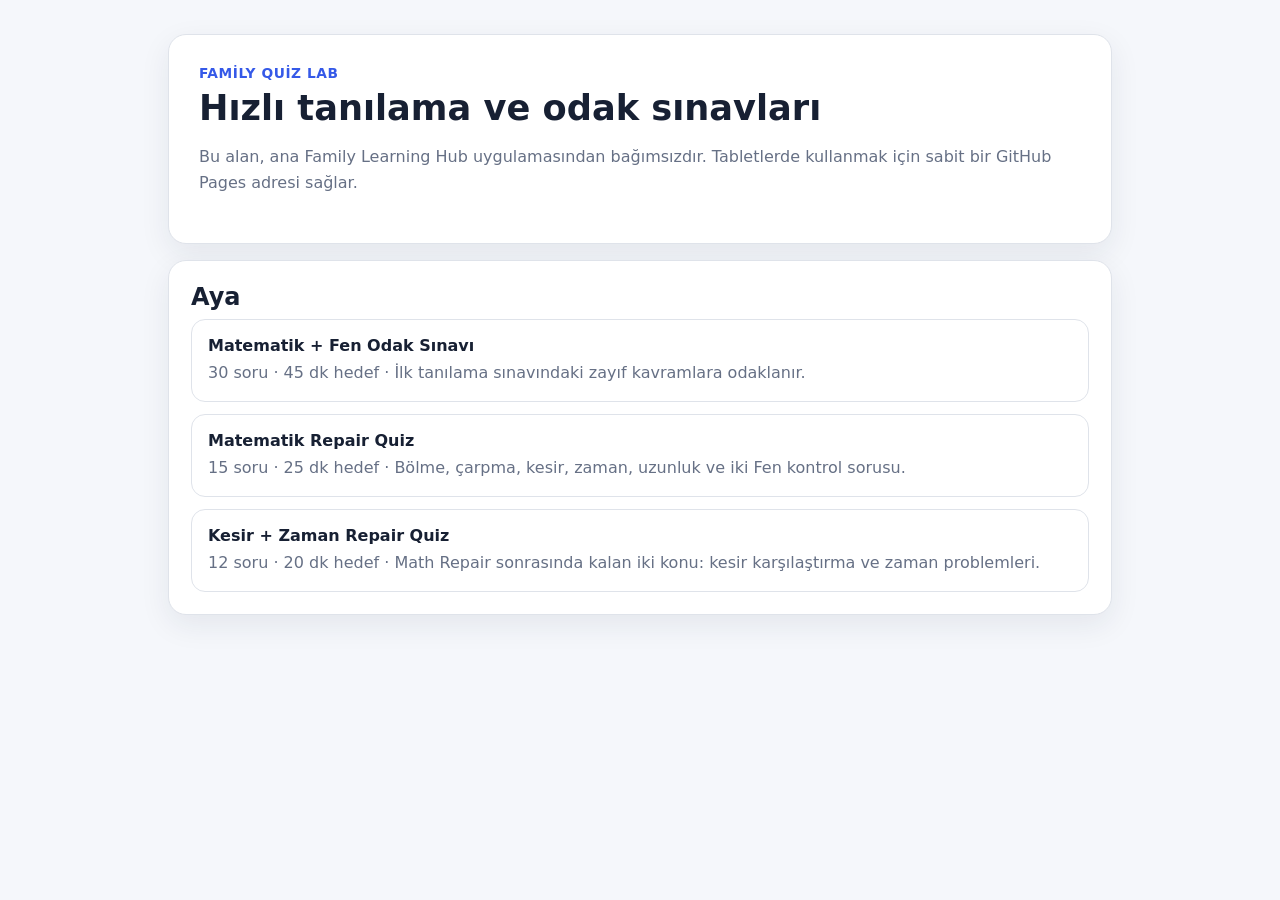
==== index.html @ af7e12d4 "Add Aya fractions and time repair quiz to catalog" ====
<!doctype html>
<html lang="tr">
<head>
  <meta charset="utf-8">
  <meta name="viewport" content="width=device-width,initial-scale=1">
  <title>Family Quiz Lab</title>
  <link rel="stylesheet" href="styles.css">
</head>
<body>
  <main class="wrap">
    <section class="card hero">
      <div class="eyebrow">Family Quiz Lab</div>
      <h1>Hızlı tanılama ve odak sınavları</h1>
      <p class="muted">Bu alan, ana Family Learning Hub uygulamasından bağımsızdır. Tabletlerde kullanmak için sabit bir GitHub Pages adresi sağlar.</p>
    </section>

    <section class="card">
      <h2>Aya</h2>
      <div class="catalog">
        <a class="quiz-card" href="quiz.html?quiz=aya-math-fen-focus-01">
          <strong>Matematik + Fen Odak Sınavı</strong>
          <span>30 soru · 45 dk hedef · İlk tanılama sınavındaki zayıf kavramlara odaklanır.</span>
        </a>
        <a class="quiz-card" href="quiz.html?quiz=aya-math-repair-01">
          <strong>Matematik Repair Quiz</strong>
          <span>15 soru · 25 dk hedef · Bölme, çarpma, kesir, zaman, uzunluk ve iki Fen kontrol sorusu.</span>
        </a>
        <a class="quiz-card" href="quiz.html?quiz=aya-fractions-time-repair-01">
          <strong>Kesir + Zaman Repair Quiz</strong>
          <span>12 soru · 20 dk hedef · Math Repair sonrasında kalan iki konu: kesir karşılaştırma ve zaman problemleri.</span>
        </a>
      </div>
    </section>
  </main>
</body>
</html>
---- styles.css ----
:root{--bg:#f5f7fb;--card:#fff;--text:#172033;--muted:#667085;--line:#dfe3ea;--accent:#3559e8;--soft:#edf1ff;--good:#16794c;--goodbg:#e9f8f0;--bad:#b42318;--badbg:#fff0ee;--warn:#946200;--warnbg:#fff7dd;--shadow:0 10px 30px rgba(25,35,60,.08)}*{box-sizing:border-box}html{scroll-behavior:smooth}body{margin:0;font-family:system-ui,-apple-system,"Segoe UI",Arial,sans-serif;background:var(--bg);color:var(--text)}button,input{font:inherit}.wrap{max-width:980px;margin:auto;padding:18px}.card{background:var(--card);border:1px solid var(--line);border-radius:18px;box-shadow:var(--shadow);padding:22px;margin:16px 0}.hero{padding:30px}.eyebrow{font-size:.86rem;font-weight:900;color:var(--accent);text-transform:uppercase;letter-spacing:.04em}h1{margin:6px 0 8px;font-size:clamp(1.55rem,3vw,2.2rem)}h2{margin:0 0 8px}.muted{color:var(--muted);line-height:1.65}.catalog{display:grid;gap:12px}.quiz-card{display:block;text-decoration:none;color:inherit;border:1px solid var(--line);border-radius:14px;padding:16px;background:#fff}.quiz-card:hover{border-color:var(--accent);background:#fbfcff}.quiz-card strong{display:block;margin-bottom:6px}.quiz-card span{color:var(--muted);line-height:1.5}.topbar{position:sticky;top:0;z-index:30;background:rgba(245,247,251,.96);backdrop-filter:blur(10px);border-bottom:1px solid var(--line)}.topinner{max-width:980px;margin:auto;padding:10px 18px;display:flex;gap:10px;align-items:center}.brand{font-weight:900;flex:1}.pill{border-radius:999px;padding:7px 10px;background:var(--soft);font-weight:800}.timer{font-variant-numeric:tabular-nums;font-weight:900;padding:8px 11px;border:1px solid var(--line);border-radius:12px;background:#fff}.timer.danger{background:var(--badbg);color:var(--bad)}.track{height:7px;background:#e6e9ef}.bar{height:100%;width:0;background:var(--accent)}.meta{display:flex;gap:8px;flex-wrap:wrap;margin:16px 0}.startrow{display:grid;grid-template-columns:1fr auto;gap:10px}input[type=text]{padding:13px;border:1px solid var(--line);border-radius:12px}.btn{border:0;border-radius:12px;padding:11px 15px;font-weight:850;cursor:pointer}.primary{background:var(--accent);color:#fff}.secondary{background:#fff;border:1px solid var(--line);color:var(--text)}.danger{background:#fff;border:1px solid #efb9b4;color:var(--bad)}.hidden{display:none!important}.exam,.results{display:none}.stepper{display:flex;gap:7px;overflow:auto;padding:4px 0 10px}.step{min-width:36px;height:36px;border-radius:50%;border:1px solid var(--line);background:#fff;font-weight:900;color:var(--muted)}.step.active{background:var(--accent);color:#fff;border-color:var(--accent)}.step.done{background:var(--goodbg);color:var(--good)}.pagehead{display:flex;justify-content:space-between;gap:12px}.qhead{display:flex;gap:10px}.qnum{min-width:34px;height:34px;border-radius:50%;display:grid;place-items:center;background:var(--soft);color:var(--accent);font-weight:950}.qtext{font-weight:800;line-height:1.55;padding-top:3px}.skill{font-size:.84rem;color:var(--muted);margin-top:5px}.opts{display:grid;gap:9px;margin-top:14px}.option{display:flex;gap:10px;align-items:flex-start;border:1px solid var(--line);padding:12px 13px;border-radius:12px;cursor:pointer}.option:has(input:checked){background:var(--soft);border-color:var(--accent)}.option input{margin-top:3px;accent-color:var(--accent)}.navbar{position:sticky;bottom:8px;z-index:15;background:rgba(255,255,255,.97);border:1px solid var(--line);box-shadow:0 12px 30px rgba(30,40,70,.15);border-radius:15px;padding:11px;display:flex;gap:9px;align-items:center;flex-wrap:wrap}.navinfo{flex:1;min-width:180px}.bigscore{font-size:clamp(2.7rem,8vw,4.8rem);font-weight:950;line-height:1}.verdict{display:inline-block;border-radius:999px;padding:7px 10px;font-weight:900;margin-top:8px}.good{background:var(--goodbg);color:var(--good)}.mid{background:var(--warnbg);color:var(--warn)}.low{background:var(--badbg);color:var(--bad)}.grid{display:grid;grid-template-columns:repeat(2,1fr);gap:12px;margin-top:16px}.scorebox{border:1px solid var(--line);border-radius:14px;padding:14px}.scorebox strong{display:block;font-size:1.45rem}.tags{display:flex;gap:7px;flex-wrap:wrap}.tag{background:#f3f5f8;border:1px solid var(--line);border-radius:999px;padding:6px 9px;font-size:.86rem}details.acc{border:1px solid var(--line);border-radius:14px;background:#fff;margin:10px 0;overflow:hidden}details.acc>summary{list-style:none;cursor:pointer;padding:14px 15px;font-weight:900;display:flex;gap:8px;align-items:center}details.acc>summary::-webkit-details-marker{display:none}details.acc>summary::after{content:"＋";margin-left:auto}details.acc[open]>summary::after{content:"−"}.accbody{border-top:1px solid var(--line);padding:12px 14px}.review{border:1px solid var(--line);border-radius:12px;margin:9px 0;overflow:hidden}.review summary{list-style:none;cursor:pointer;padding:11px 12px;font-weight:820}.review summary::-webkit-details-marker{display:none}.reviewbody{border-top:1px solid var(--line);padding:12px;line-height:1.65}.abox{padding:10px;border-radius:10px;margin:7px 0;background:#f7f7f8;white-space:pre-line;line-height:1.8}.right{background:var(--goodbg)}.tip{background:var(--soft)}.modal{position:fixed;inset:0;background:rgba(15,23,42,.55);z-index:100;display:grid;place-items:center;padding:18px}.modalbox{max-width:500px;background:#fff;border-radius:18px;padding:22px}@media(max-width:700px){.wrap{padding:12px}.topinner{padding:9px 12px}.grid{grid-template-columns:1fr}.startrow{grid-template-columns:1fr}.card{padding:17px}.brand{font-size:.9rem}}@media print{.topbar,.navbar,.btn,.stepper{display:none!important}body{background:#fff}.card{box-shadow:none}}
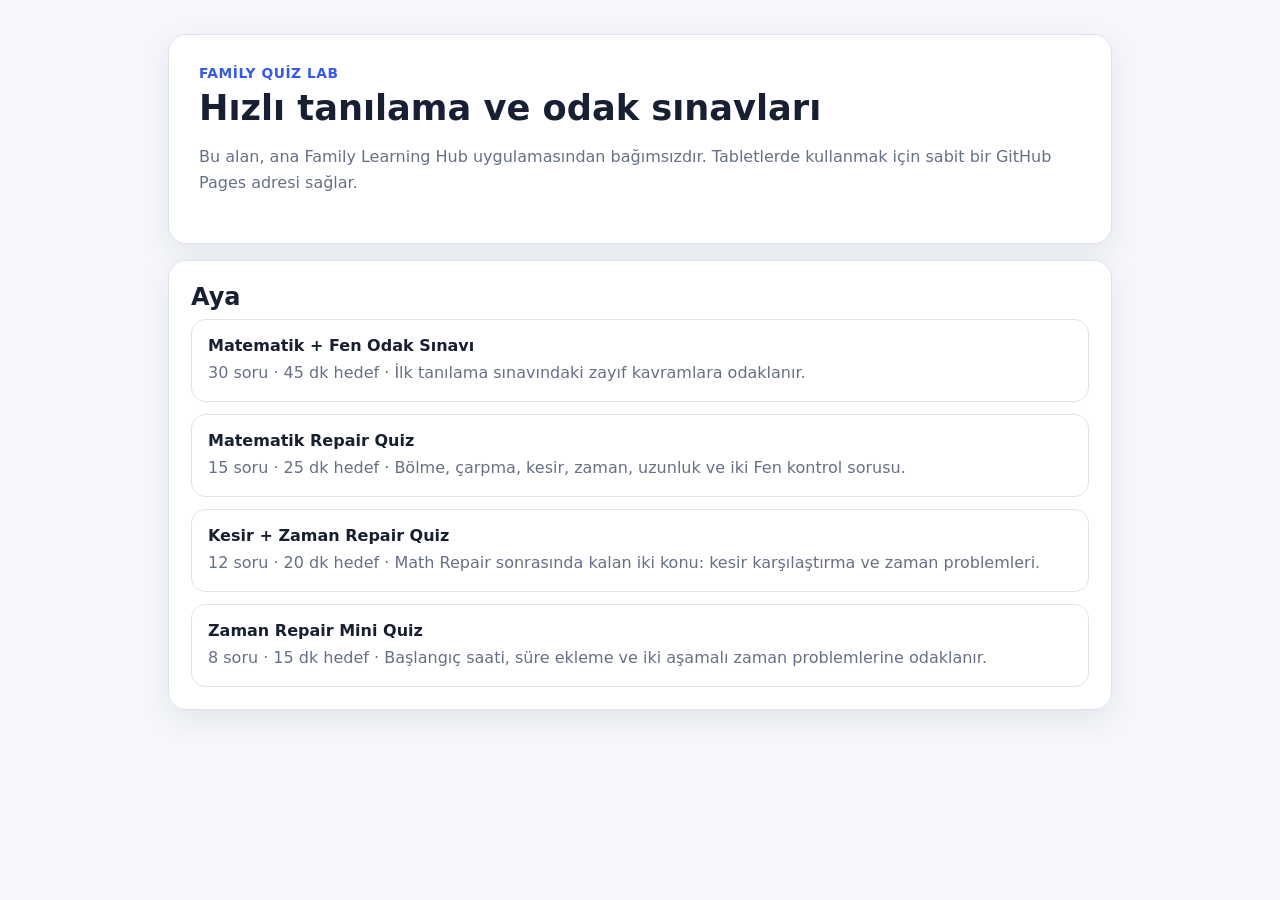
==== commit 0a64bdc0: "Add Aya time repair quiz to catalog" ====
--- a/index.html
+++ b/index.html
@@ -29,6 +29,10 @@
           <strong>Kesir + Zaman Repair Quiz</strong>
           <span>12 soru · 20 dk hedef · Math Repair sonrasında kalan iki konu: kesir karşılaştırma ve zaman problemleri.</span>
         </a>
+        <a class="quiz-card" href="quiz.html?quiz=aya-time-repair-01">
+          <strong>Zaman Repair Mini Quiz</strong>
+          <span>8 soru · 15 dk hedef · Başlangıç saati, süre ekleme ve iki aşamalı zaman problemlerine odaklanır.</span>
+        </a>
       </div>
     </section>
   </main>
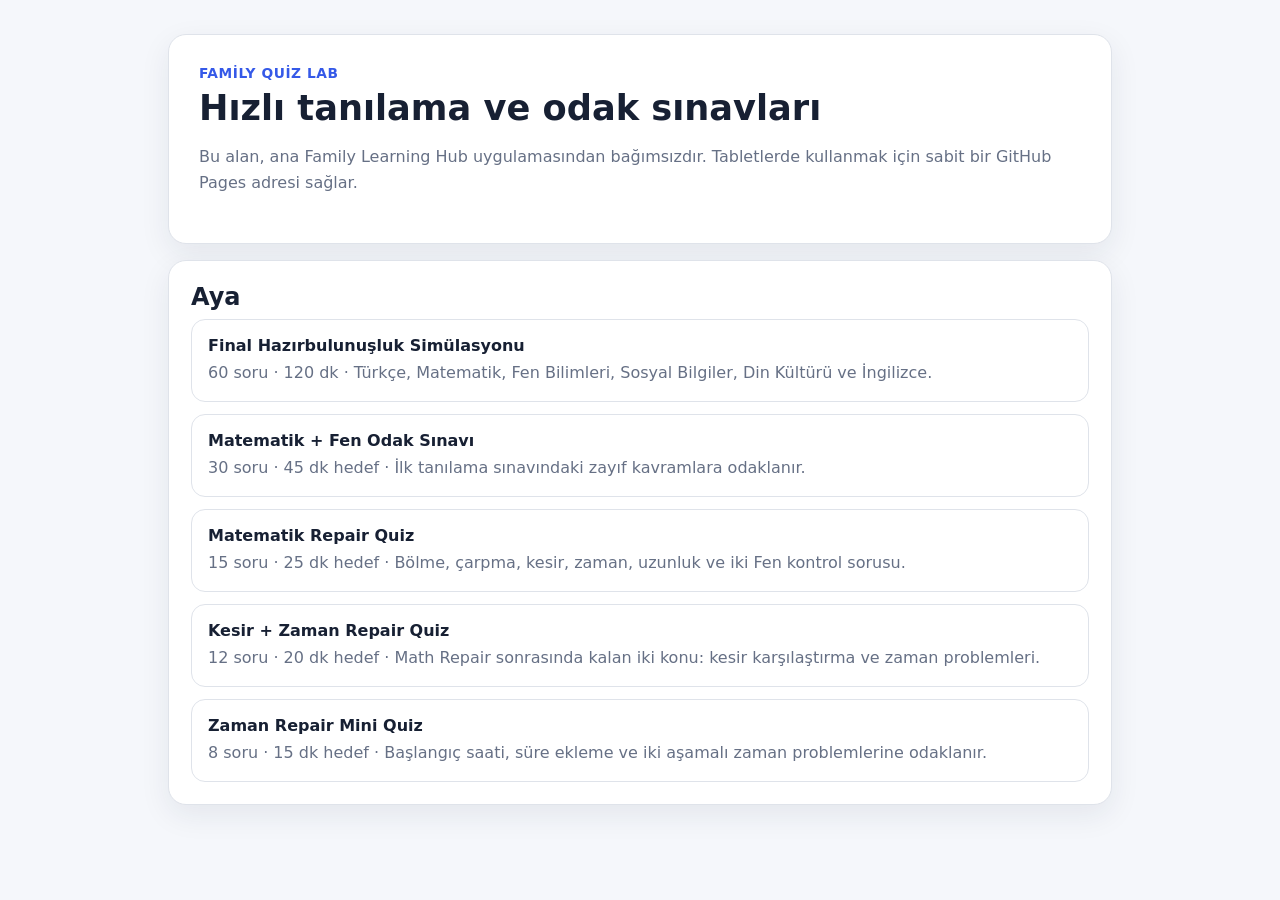
==== commit 98c89138: "Add Aya final readiness simulation to catalog" ====
--- a/index.html
+++ b/index.html
@@ -17,6 +17,10 @@
     <section class="card">
       <h2>Aya</h2>
       <div class="catalog">
+        <a class="quiz-card" href="quiz.html?quiz=aya-final-readiness-60-01">
+          <strong>Final Hazırbulunuşluk Simülasyonu</strong>
+          <span>60 soru · 120 dk · Türkçe, Matematik, Fen Bilimleri, Sosyal Bilgiler, Din Kültürü ve İngilizce.</span>
+        </a>
         <a class="quiz-card" href="quiz.html?quiz=aya-math-fen-focus-01">
           <strong>Matematik + Fen Odak Sınavı</strong>
           <span>30 soru · 45 dk hedef · İlk tanılama sınavındaki zayıf kavramlara odaklanır.</span>
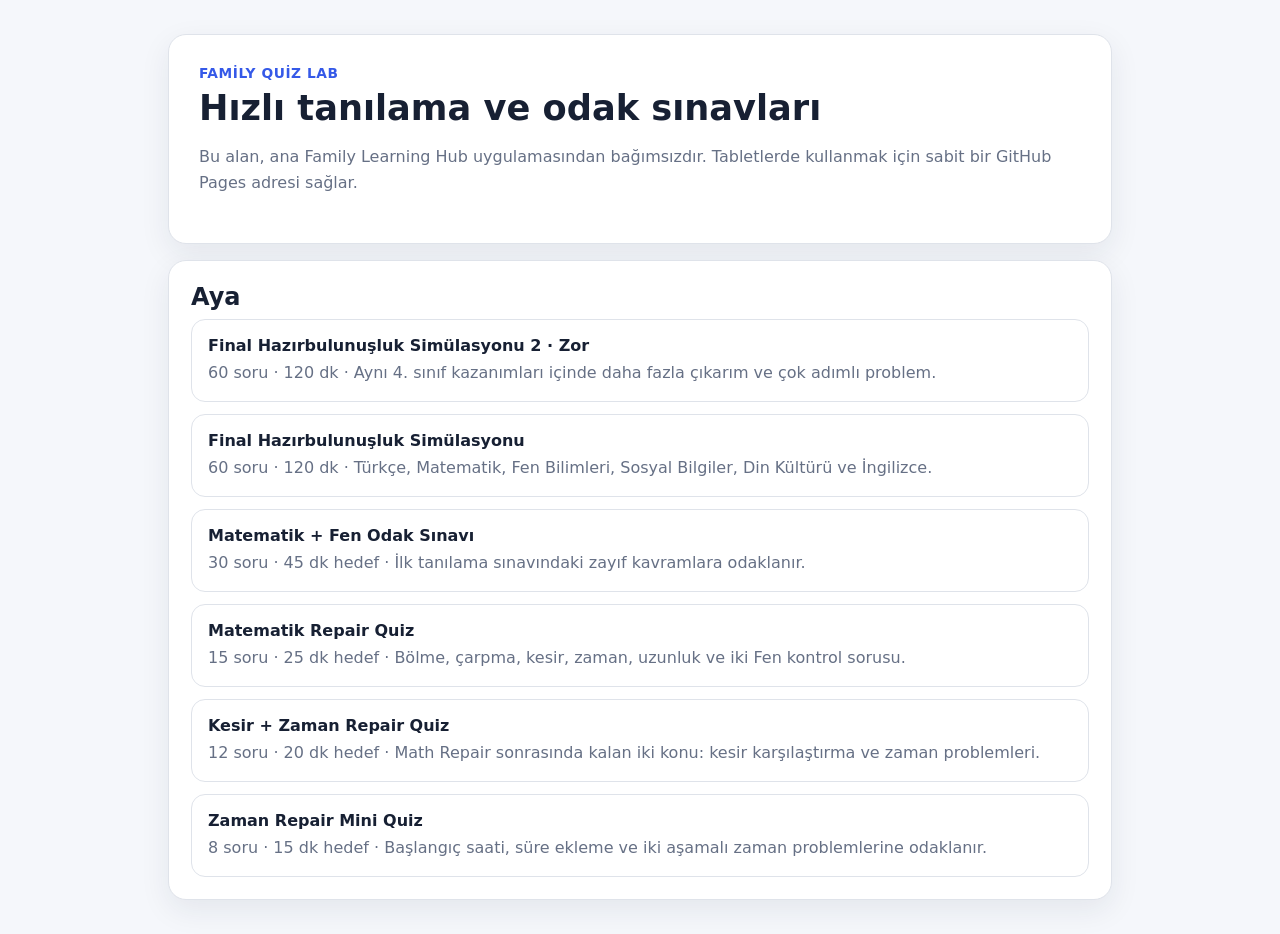
==== commit eddd403c: "Add harder Aya final simulation to catalog" ====
--- a/index.html
+++ b/index.html
@@ -17,6 +17,10 @@
     <section class="card">
       <h2>Aya</h2>
       <div class="catalog">
+        <a class="quiz-card" href="quiz.html?quiz=aya-final-readiness-60-02-hard">
+          <strong>Final Hazırbulunuşluk Simülasyonu 2 · Zor</strong>
+          <span>60 soru · 120 dk · Aynı 4. sınıf kazanımları içinde daha fazla çıkarım ve çok adımlı problem.</span>
+        </a>
         <a class="quiz-card" href="quiz.html?quiz=aya-final-readiness-60-01">
           <strong>Final Hazırbulunuşluk Simülasyonu</strong>
           <span>60 soru · 120 dk · Türkçe, Matematik, Fen Bilimleri, Sosyal Bilgiler, Din Kültürü ve İngilizce.</span>
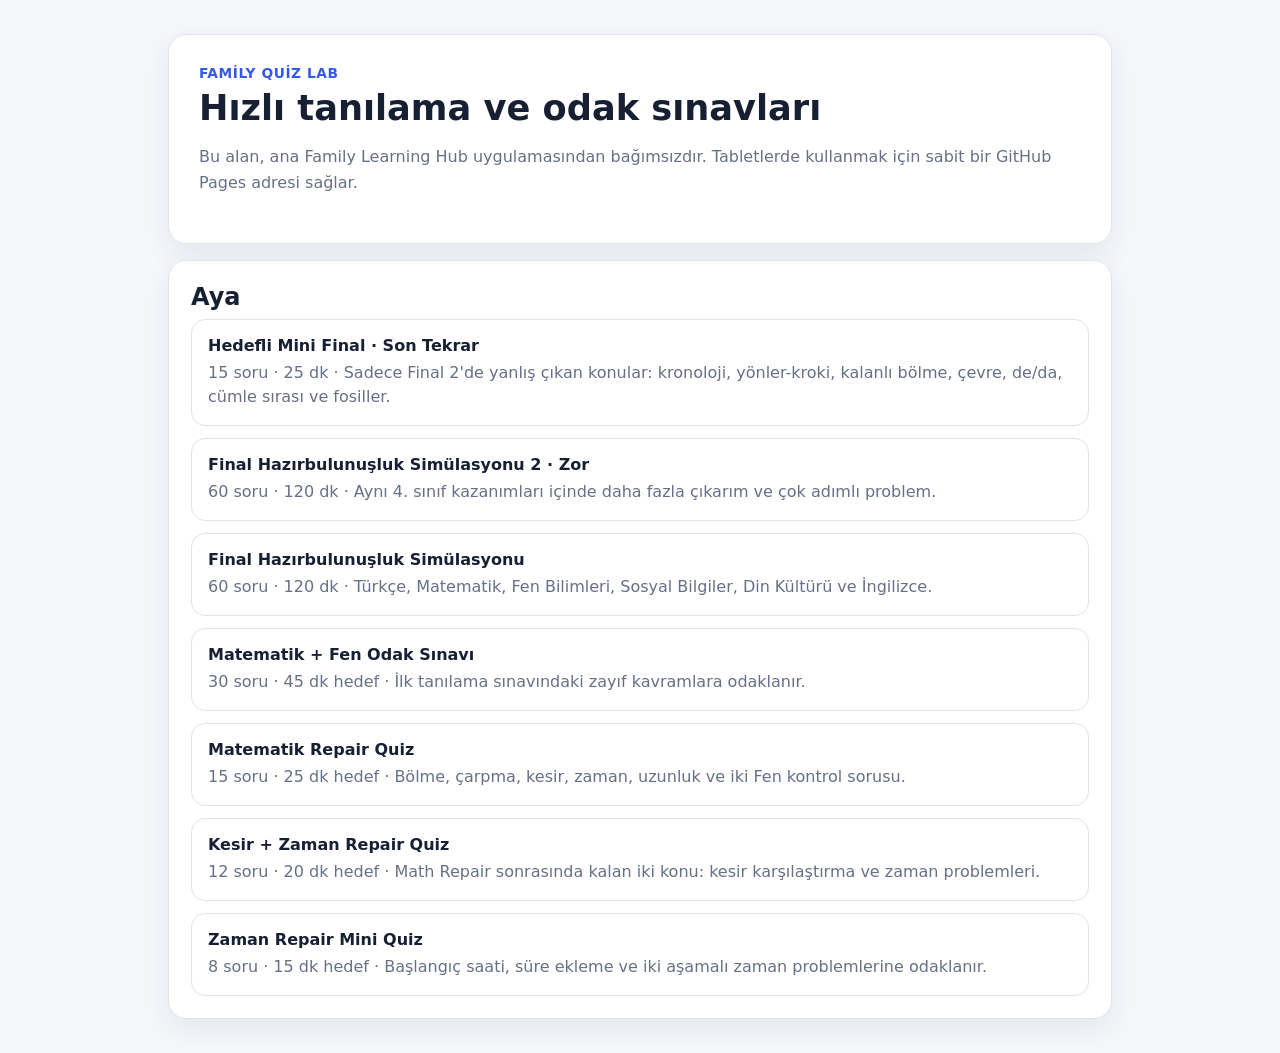
==== commit df6ee7e0: "Add targeted mini final to catalog" ====
--- a/index.html
+++ b/index.html
@@ -17,6 +17,10 @@
     <section class="card">
       <h2>Aya</h2>
       <div class="catalog">
+        <a class="quiz-card" href="quiz.html?quiz=aya-mini-final-targeted-01">
+          <strong>Hedefli Mini Final · Son Tekrar</strong>
+          <span>15 soru · 25 dk · Sadece Final 2'de yanlış çıkan konular: kronoloji, yönler-kroki, kalanlı bölme, çevre, de/da, cümle sırası ve fosiller.</span>
+        </a>
         <a class="quiz-card" href="quiz.html?quiz=aya-final-readiness-60-02-hard">
           <strong>Final Hazırbulunuşluk Simülasyonu 2 · Zor</strong>
           <span>60 soru · 120 dk · Aynı 4. sınıf kazanımları içinde daha fazla çıkarım ve çok adımlı problem.</span>
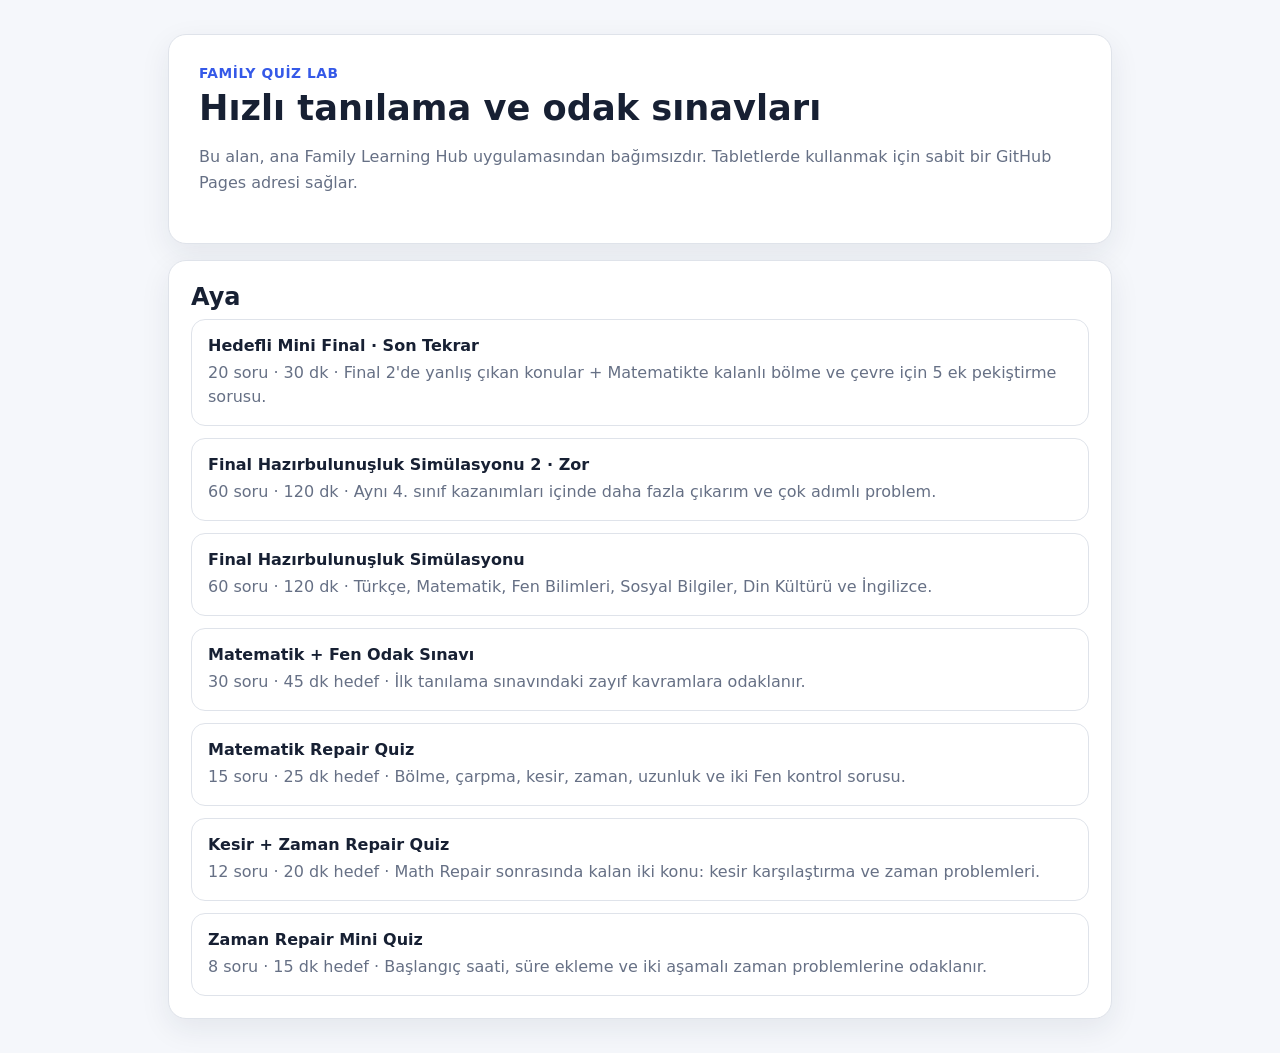
==== commit 3610bf1d: "Update targeted mini final card to 20 questions" ====
--- a/index.html
+++ b/index.html
@@ -19,7 +19,7 @@
       <div class="catalog">
         <a class="quiz-card" href="quiz.html?quiz=aya-mini-final-targeted-01">
           <strong>Hedefli Mini Final · Son Tekrar</strong>
-          <span>15 soru · 25 dk · Sadece Final 2'de yanlış çıkan konular: kronoloji, yönler-kroki, kalanlı bölme, çevre, de/da, cümle sırası ve fosiller.</span>
+          <span>20 soru · 30 dk · Final 2'de yanlış çıkan konular + Matematikte kalanlı bölme ve çevre için 5 ek pekiştirme sorusu.</span>
         </a>
         <a class="quiz-card" href="quiz.html?quiz=aya-final-readiness-60-02-hard">
           <strong>Final Hazırbulunuşluk Simülasyonu 2 · Zor</strong>
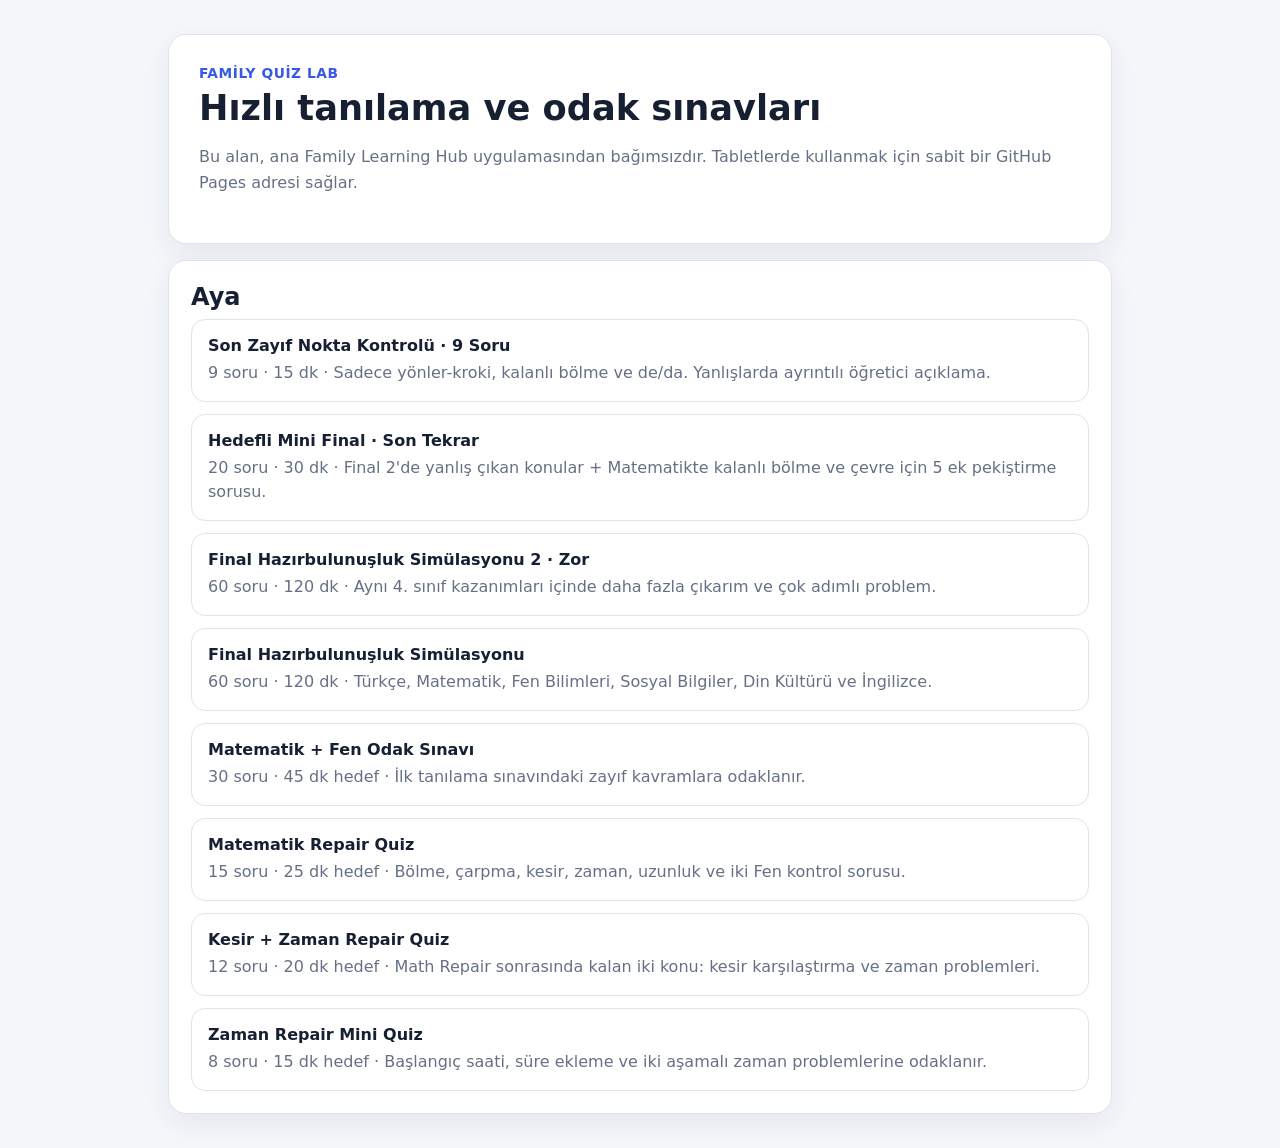
==== commit 2b85e511: "Add final weakness check to catalog" ====
--- a/index.html
+++ b/index.html
@@ -17,6 +17,10 @@
     <section class="card">
       <h2>Aya</h2>
       <div class="catalog">
+        <a class="quiz-card" href="quiz.html?quiz=aya-final-weakness-check-09">
+          <strong>Son Zayıf Nokta Kontrolü · 9 Soru</strong>
+          <span>9 soru · 15 dk · Sadece yönler-kroki, kalanlı bölme ve de/da. Yanlışlarda ayrıntılı öğretici açıklama.</span>
+        </a>
         <a class="quiz-card" href="quiz.html?quiz=aya-mini-final-targeted-01">
           <strong>Hedefli Mini Final · Son Tekrar</strong>
           <span>20 soru · 30 dk · Final 2'de yanlış çıkan konular + Matematikte kalanlı bölme ve çevre için 5 ek pekiştirme sorusu.</span>
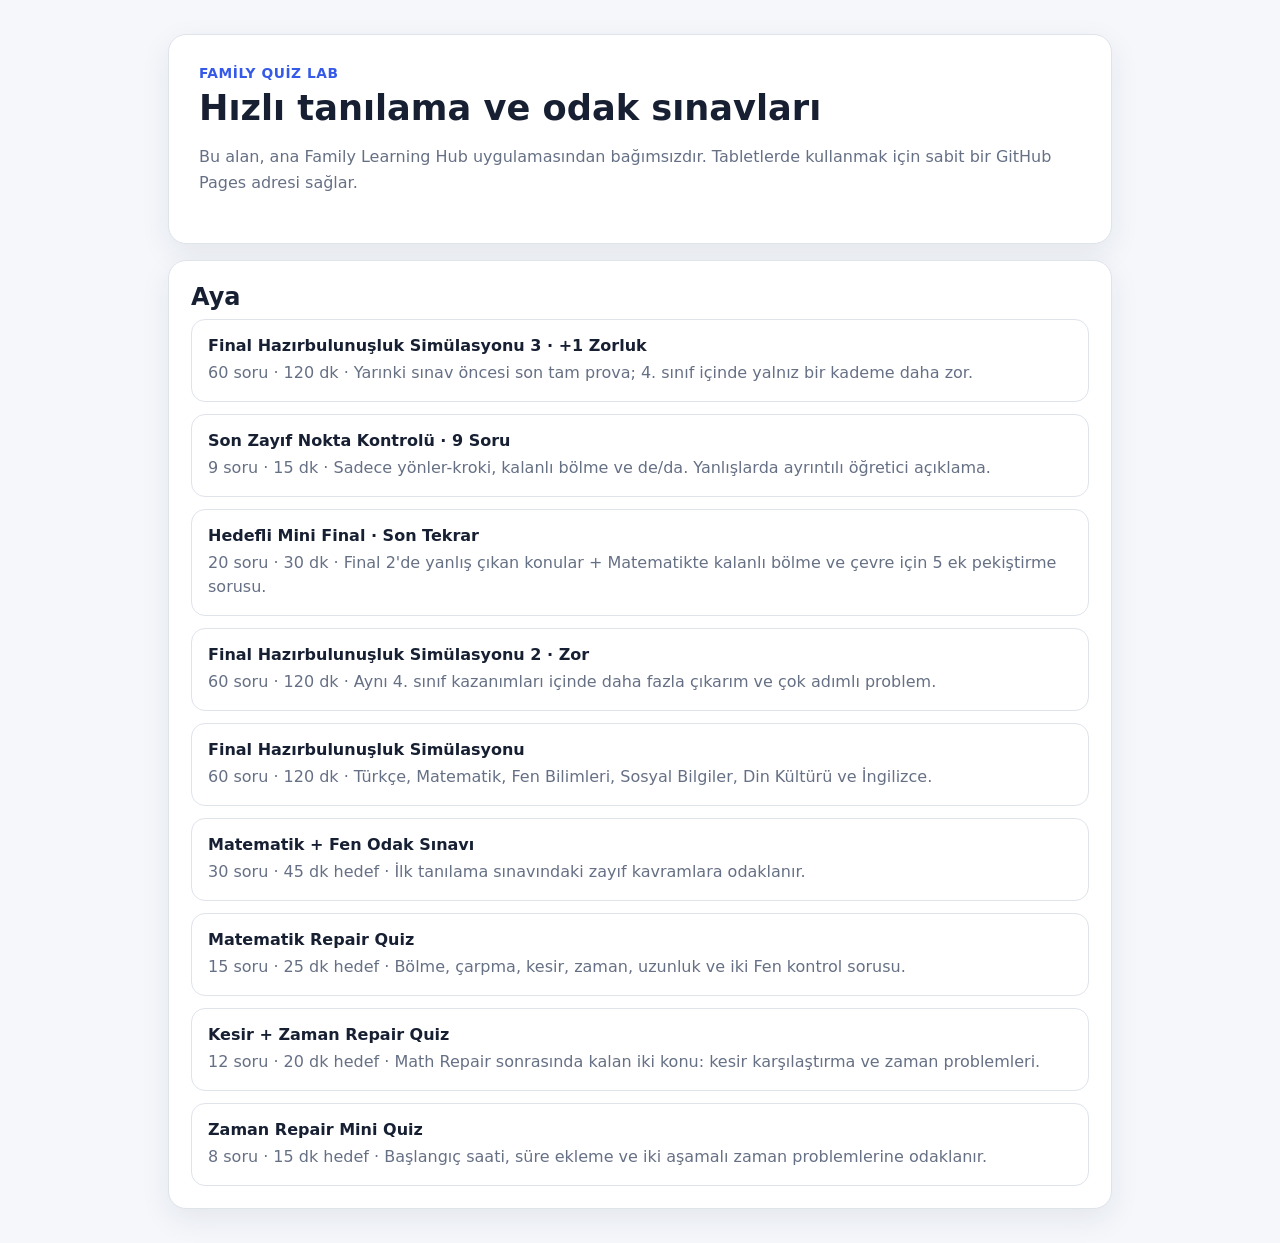
==== commit 39ef6787: "Add Aya final simulation 3 to catalog" ====
--- a/index.html
+++ b/index.html
@@ -17,6 +17,10 @@
     <section class="card">
       <h2>Aya</h2>
       <div class="catalog">
+        <a class="quiz-card" href="quiz.html?quiz=aya-final-readiness-60-03-plus">
+          <strong>Final Hazırbulunuşluk Simülasyonu 3 · +1 Zorluk</strong>
+          <span>60 soru · 120 dk · Yarınki sınav öncesi son tam prova; 4. sınıf içinde yalnız bir kademe daha zor.</span>
+        </a>
         <a class="quiz-card" href="quiz.html?quiz=aya-final-weakness-check-09">
           <strong>Son Zayıf Nokta Kontrolü · 9 Soru</strong>
           <span>9 soru · 15 dk · Sadece yönler-kroki, kalanlı bölme ve de/da. Yanlışlarda ayrıntılı öğretici açıklama.</span>
